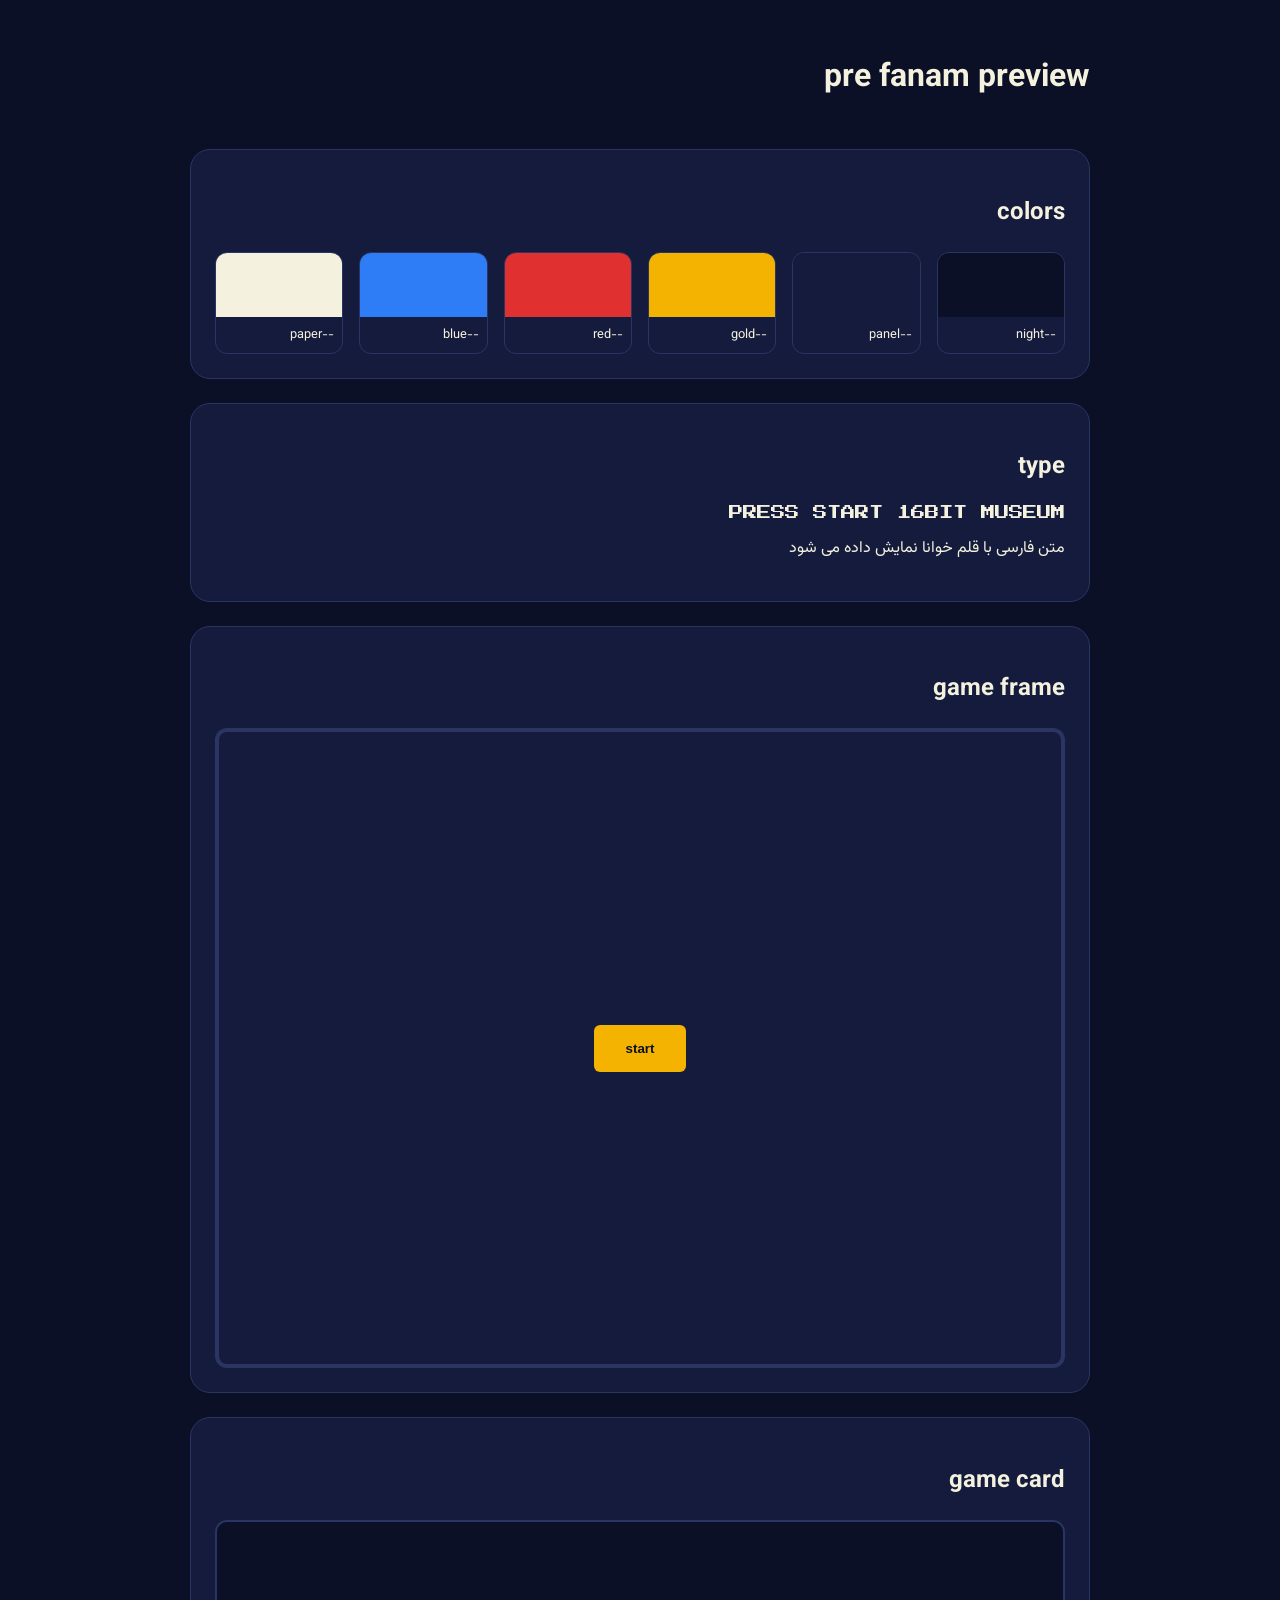
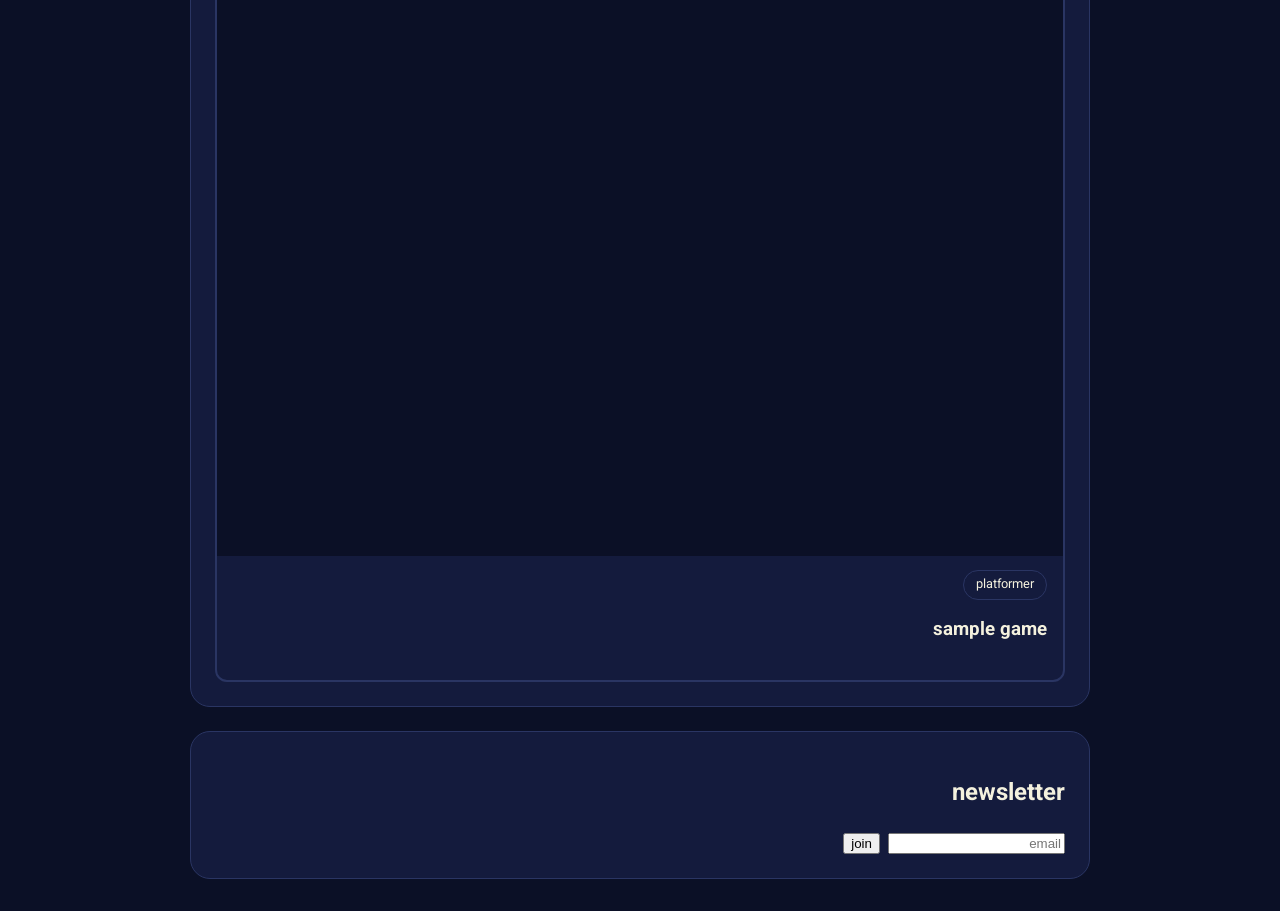
==== design/preview.html @ 2ba5e32e "feat: expand design tokens and static preview" ====
﻿<!DOCTYPE html>
<html lang="fa" dir="rtl">
<head>
<meta charset="utf-8">
<meta name="viewport" content="width=device-width, initial-scale=1">
<title>16bit museum design preview</title>
<link rel="stylesheet" href="./tokens.css">
<link rel="stylesheet" href="./components.css">
<link rel="preconnect" href="https://fonts.googleapis.com">
<link rel="stylesheet" href="https://fonts.googleapis.com/css2?family=Press+Start+2P&family=Vazirmatn:wght@400;700;800&display=swap">
<style>
body { background: var(--bg); color: var(--text); font-family: var(--font-fa); margin: 0; padding: 2rem; }
.swatches { display: grid; grid-template-columns: repeat(auto-fit, minmax(120px, 1fr)); gap: 1rem; }
.swatch { border: 1px solid var(--border); border-radius: 12px; overflow: hidden; }
.swatch i { display: block; height: 64px; }
.swatch span { display: block; padding: 0.5rem; font-size: 0.8rem; }
.display { font-family: var(--font-display); font-size: 0.9rem; }
.grid { display: grid; gap: 1.5rem; max-width: 900px; margin-inline: auto; }
section { background: var(--surface); border: 1px solid var(--border); border-radius: 20px; padding: 1.5rem; }
</style>
</head>
<body>
<main class="grid">
<h1>pre fanam preview</h1>
<section>
<h2>colors</h2>
<div class="swatches">
<div class="swatch"><i style="background:#0B1026"></i><span>--night</span></div>
<div class="swatch"><i style="background:#141B3D"></i><span>--panel</span></div>
<div class="swatch"><i style="background:#F5B301"></i><span>--gold</span></div>
<div class="swatch"><i style="background:#E03030"></i><span>--red</span></div>
<div class="swatch"><i style="background:#2E7CF6"></i><span>--blue</span></div>
<div class="swatch"><i style="background:#F4F1DE"></i><span>--paper</span></div>
</div>
</section>
<section>
<h2>type</h2>
<p class="display">PRESS START 16BIT MUSEUM</p>
<p>متن فارسی با قلم خوانا نمایش داده می شود</p>
</section>
<section>
<h2>game frame</h2>
<div class="game-frame"><button class="game-frame__start" type="button">start</button></div>
</section>
<section>
<h2>game card</h2>
<article class="game-card">
<div class="game-card__cover"></div>
<div style="padding:1rem">
<span class="tag-chip">platformer</span>
<h3>sample game</h3>
</div>
</article>
</section>
<section>
<h2>newsletter</h2>
<form class="newsletter-form"><input type="email" placeholder="email"><button type="submit">join</button></form>
</section>
</main>
</body>
</html>
---- design/tokens.css ----
﻿:root {
  --night: #0B1026;
  --panel: #141B3D;
  --gold: #F5B301;
  --red: #E03030;
  --blue: #2E7CF6;
  --paper: #F4F1DE;

  --bg: var(--night);
  --surface: var(--panel);
  --text: var(--paper);
  --muted: #9AA3C7;
  --accent: var(--gold);
  --danger: var(--red);
  --info: var(--blue);
  --border: #2A3563;

  --font-fa: "Vazirmatn", system-ui, sans-serif;
  --font-display: "Press Start 2P", monospace;

  --space-1: 0.25rem;
  --space-2: 0.5rem;
  --space-3: 0.75rem;
  --space-4: 1rem;
  --space-6: 1.5rem;
  --space-8: 2rem;

  --radius-sm: 6px;
  --radius-md: 12px;
  --radius-lg: 20px;
}
---- design/components.css ----
﻿.game-frame {
  background: var(--surface);
  border: 4px solid var(--border);
  border-radius: var(--radius-md);
  aspect-ratio: 4 / 3;
  display: grid;
  place-items: center;
}
.game-frame__start {
  background: var(--accent);
  color: #0B1026;
  font-weight: 800;
  padding: 1rem 2rem;
  border-radius: var(--radius-sm);
  border: 0;
  cursor: pointer;
}
.game-frame__start:focus-visible {
  outline: 3px solid var(--paper);
  outline-offset: 3px;
}
.game-card {
  background: var(--surface);
  border: 2px solid var(--border);
  border-radius: var(--radius-md);
  overflow: hidden;
}
.game-card__cover {
  aspect-ratio: 4 / 3;
  background: #0B1026;
  image-rendering: pixelated;
}
.tag-chip {
  border: 1px solid var(--border);
  border-radius: 999px;
  padding: 0.25rem 0.75rem;
  font-size: 0.8rem;
  color: var(--text);
}
.newsletter-form {
  display: flex;
  gap: 0.5rem;
}
.pixelated {
  image-rendering: pixelated;
}
@media (prefers-reduced-motion: reduce) {
  * {
    animation: none;
    transition: none;
    scroll-behavior: auto;
  }
}
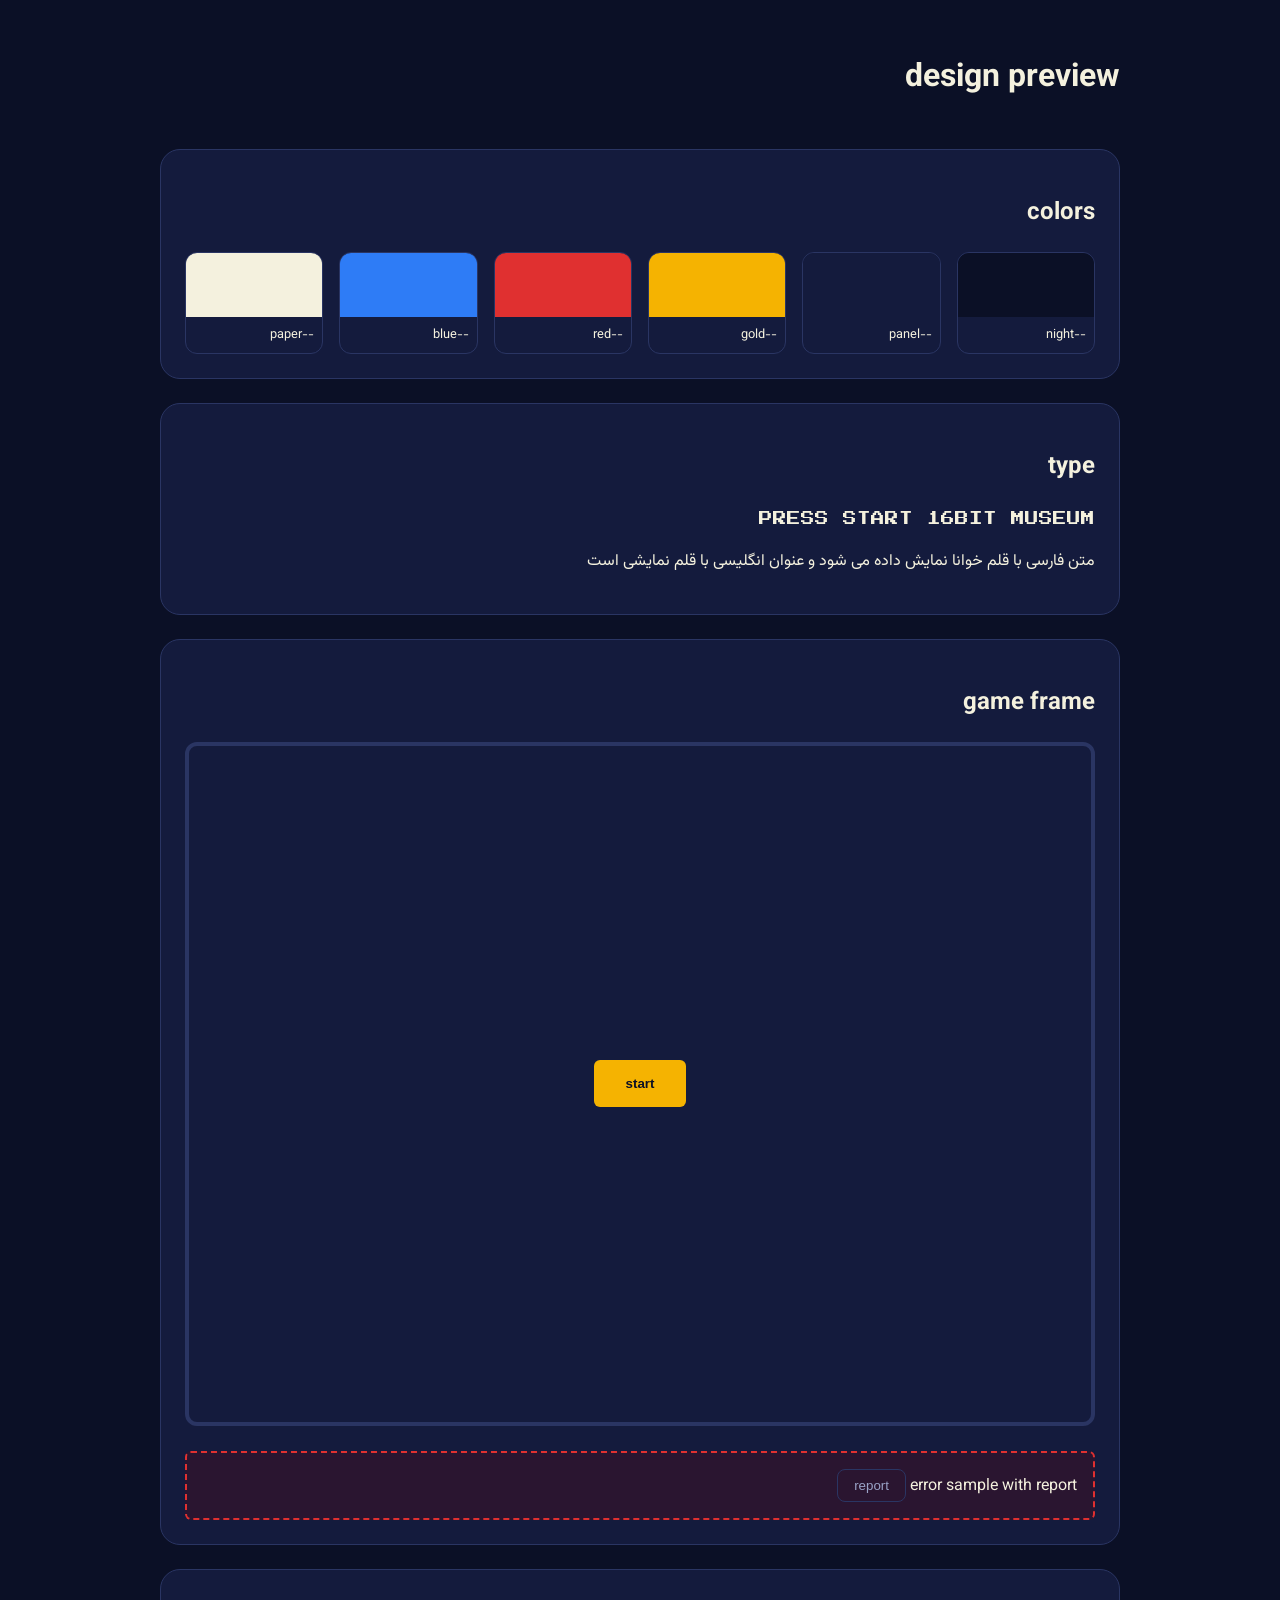
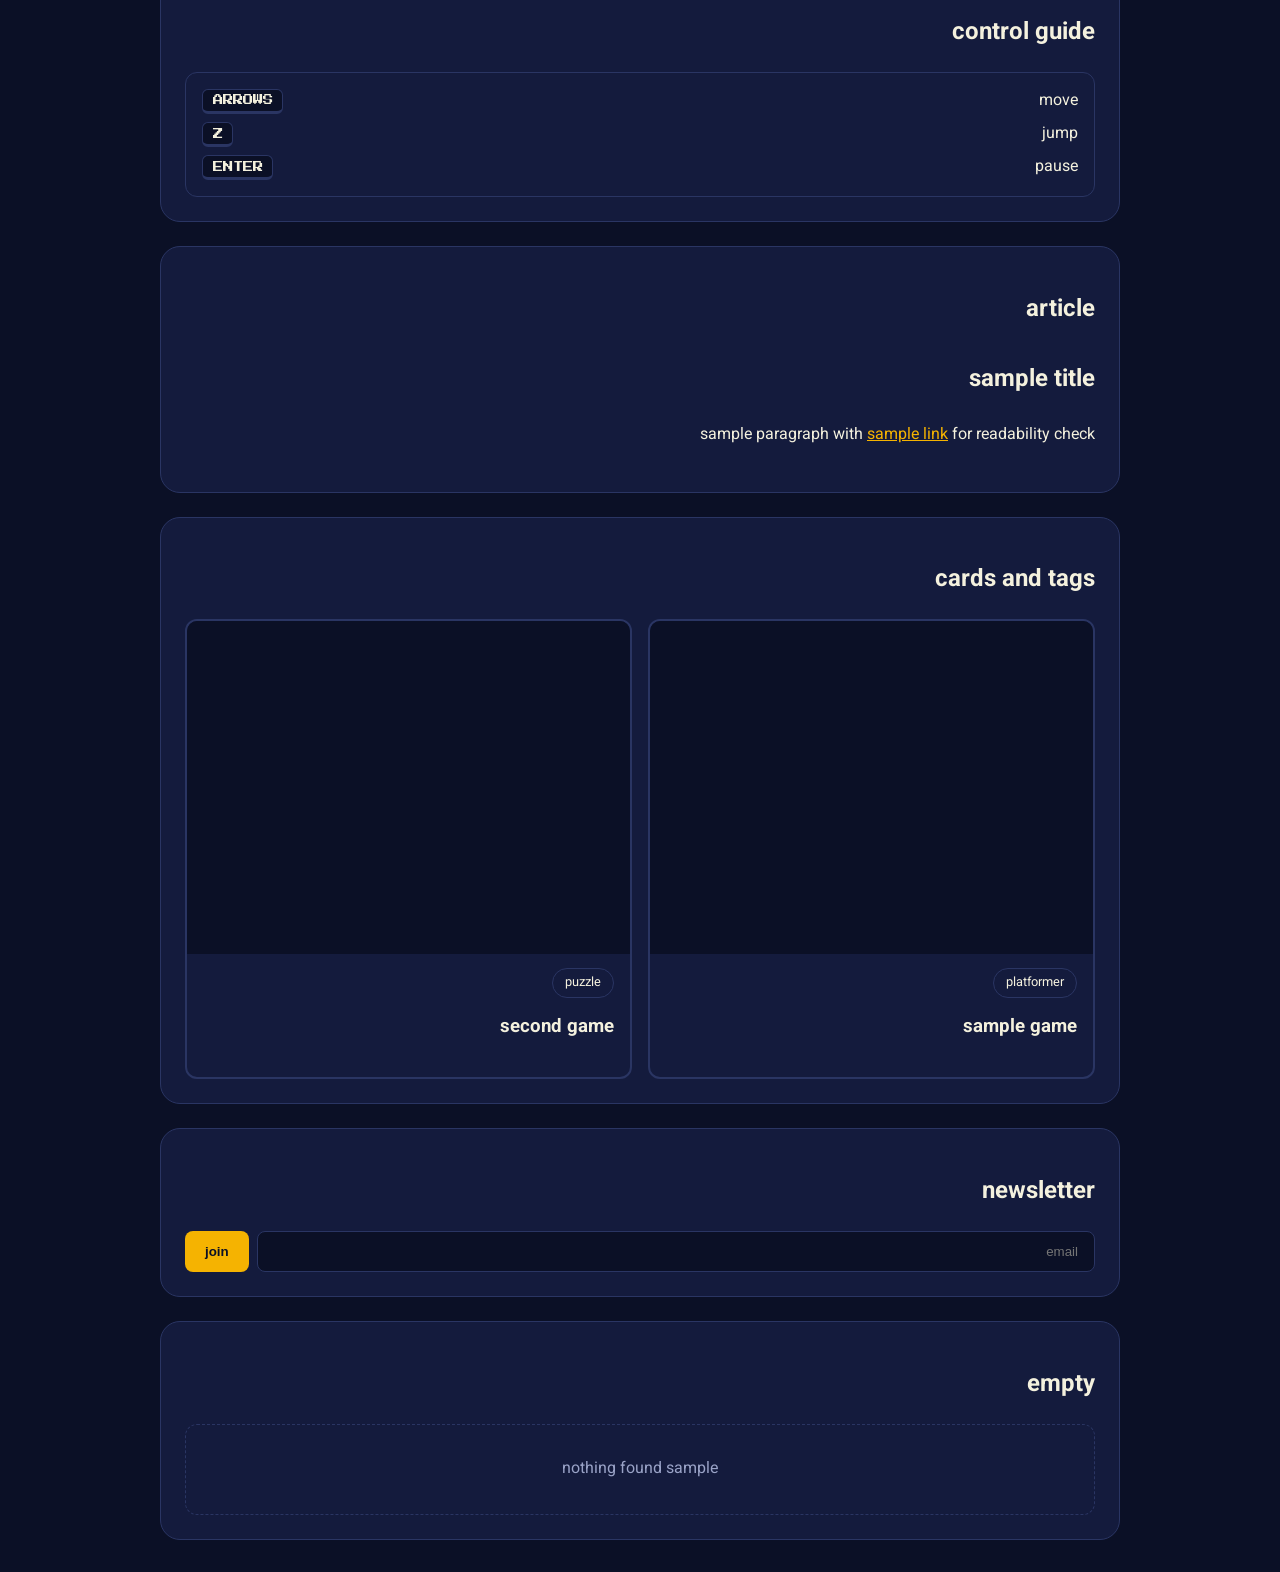
==== commit b1a51fdc: "feat: complete core component styles and preview" ====
--- a/design/preview.html
+++ b/design/preview.html
@@ -10,18 +10,19 @@
 <link rel="stylesheet" href="https://fonts.googleapis.com/css2?family=Press+Start+2P&family=Vazirmatn:wght@400;700;800&display=swap">
 <style>
 body { background: var(--bg); color: var(--text); font-family: var(--font-fa); margin: 0; padding: 2rem; }
+.grid { display: grid; gap: 1.5rem; max-width: 960px; margin-inline: auto; }
+section { background: var(--surface); border: 1px solid var(--border); border-radius: 20px; padding: 1.5rem; }
 .swatches { display: grid; grid-template-columns: repeat(auto-fit, minmax(120px, 1fr)); gap: 1rem; }
 .swatch { border: 1px solid var(--border); border-radius: 12px; overflow: hidden; }
 .swatch i { display: block; height: 64px; }
 .swatch span { display: block; padding: 0.5rem; font-size: 0.8rem; }
-.display { font-family: var(--font-display); font-size: 0.9rem; }
-.grid { display: grid; gap: 1.5rem; max-width: 900px; margin-inline: auto; }
-section { background: var(--surface); border: 1px solid var(--border); border-radius: 20px; padding: 1.5rem; }
+.display { font-family: var(--font-display); font-size: 0.85rem; line-height: 2; }
+.cards { display: grid; grid-template-columns: repeat(auto-fit, minmax(220px, 1fr)); gap: 1rem; }
 </style>
 </head>
 <body>
 <main class="grid">
-<h1>pre fanam preview</h1>
+<h1>design preview</h1>
 <section>
 <h2>colors</h2>
 <div class="swatches">
@@ -36,26 +37,45 @@
 <section>
 <h2>type</h2>
 <p class="display">PRESS START 16BIT MUSEUM</p>
-<p>متن فارسی با قلم خوانا نمایش داده می شود</p>
+<p>متن فارسی با قلم خوانا نمایش داده می شود و عنوان انگلیسی با قلم نمایشی است</p>
 </section>
 <section>
 <h2>game frame</h2>
+<p class="mobile-warning">mobile warning sample</p>
 <div class="game-frame"><button class="game-frame__start" type="button">start</button></div>
+<br>
+<div class="game-frame__error">error sample with report <button class="report-button" type="button">report</button></div>
 </section>
 <section>
-<h2>game card</h2>
-<article class="game-card">
-<div class="game-card__cover"></div>
-<div style="padding:1rem">
-<span class="tag-chip">platformer</span>
-<h3>sample game</h3>
+<h2>control guide</h2>
+<div class="control-guide">
+<div class="control-guide__row"><span>move</span><span class="key">ARROWS</span></div>
+<div class="control-guide__row"><span>jump</span><span class="key">Z</span></div>
+<div class="control-guide__row"><span>pause</span><span class="key">ENTER</span></div>
 </div>
-</article>
+</section>
+<section>
+<h2>article</h2>
+<div class="article-body">
+<h2>sample title</h2>
+<p>sample paragraph with <a href="#">sample link</a> for readability check</p>
+</div>
+</section>
+<section>
+<h2>cards and tags</h2>
+<div class="cards">
+<article class="game-card"><div class="game-card__cover"></div><div class="game-card__body"><span class="tag-chip">platformer</span><h3>sample game</h3></div></article>
+<article class="game-card"><div class="game-card__cover"></div><div class="game-card__body"><span class="tag-chip">puzzle</span><h3>second game</h3></div></article>
+</div>
 </section>
 <section>
 <h2>newsletter</h2>
 <form class="newsletter-form"><input type="email" placeholder="email"><button type="submit">join</button></form>
 </section>
+<section>
+<h2>empty</h2>
+<div class="empty-state">nothing found sample</div>
+</section>
 </main>
 </body>
 </html>
--- a/design/components.css
+++ b/design/components.css
@@ -19,6 +19,48 @@
   outline: 3px solid var(--paper);
   outline-offset: 3px;
 }
+.game-frame__error {
+  color: var(--paper);
+  background: #2A1530;
+  border: 2px dashed var(--danger);
+  border-radius: var(--radius-sm);
+  padding: 1rem;
+}
+.control-guide {
+  display: grid;
+  gap: 0.5rem;
+  background: var(--surface);
+  border: 1px solid var(--border);
+  border-radius: var(--radius-md);
+  padding: 1rem;
+}
+.control-guide__row {
+  display: flex;
+  align-items: center;
+  justify-content: space-between;
+  gap: 1rem;
+}
+.key {
+  font-family: var(--font-display);
+  font-size: 0.65rem;
+  background: var(--night);
+  border: 1px solid var(--border);
+  border-bottom-width: 3px;
+  border-radius: 6px;
+  padding: 0.35rem 0.6rem;
+  color: var(--text);
+}
+.article-body {
+  line-height: 2;
+  color: var(--text);
+}
+.article-body h2 {
+  line-height: 1.6;
+  margin-top: 2rem;
+}
+.article-body a {
+  color: var(--accent);
+}
 .game-card {
   background: var(--surface);
   border: 2px solid var(--border);
@@ -29,6 +71,9 @@
   aspect-ratio: 4 / 3;
   background: #0B1026;
   image-rendering: pixelated;
+}
+.game-card__body {
+  padding: 1rem;
 }
 .tag-chip {
   border: 1px solid var(--border);
@@ -41,8 +86,58 @@
   display: flex;
   gap: 0.5rem;
 }
+.newsletter-form input {
+  flex: 1;
+  background: var(--night);
+  border: 1px solid var(--border);
+  border-radius: 8px;
+  padding: 0.75rem 1rem;
+  color: var(--text);
+}
+.newsletter-form button {
+  background: var(--accent);
+  color: #0B1026;
+  font-weight: 800;
+  border: 0;
+  border-radius: 8px;
+  padding: 0.75rem 1.25rem;
+  cursor: pointer;
+}
+.report-button {
+  background: transparent;
+  color: var(--muted);
+  border: 1px solid var(--border);
+  border-radius: 8px;
+  padding: 0.5rem 1rem;
+  cursor: pointer;
+}
+.empty-state {
+  text-align: center;
+  border: 1px dashed var(--border);
+  border-radius: var(--radius-md);
+  padding: 2rem 1rem;
+  color: var(--muted);
+}
+.mobile-warning {
+  display: none;
+  background: #2A2305;
+  border: 1px solid var(--accent);
+  border-radius: 8px;
+  padding: 0.75rem 1rem;
+}
+@media (max-width: 640px) {
+  .mobile-warning {
+    display: block;
+  }
+}
 .pixelated {
   image-rendering: pixelated;
+}
+a:focus-visible,
+button:focus-visible,
+input:focus-visible {
+  outline: 3px solid var(--paper);
+  outline-offset: 2px;
 }
 @media (prefers-reduced-motion: reduce) {
   * {
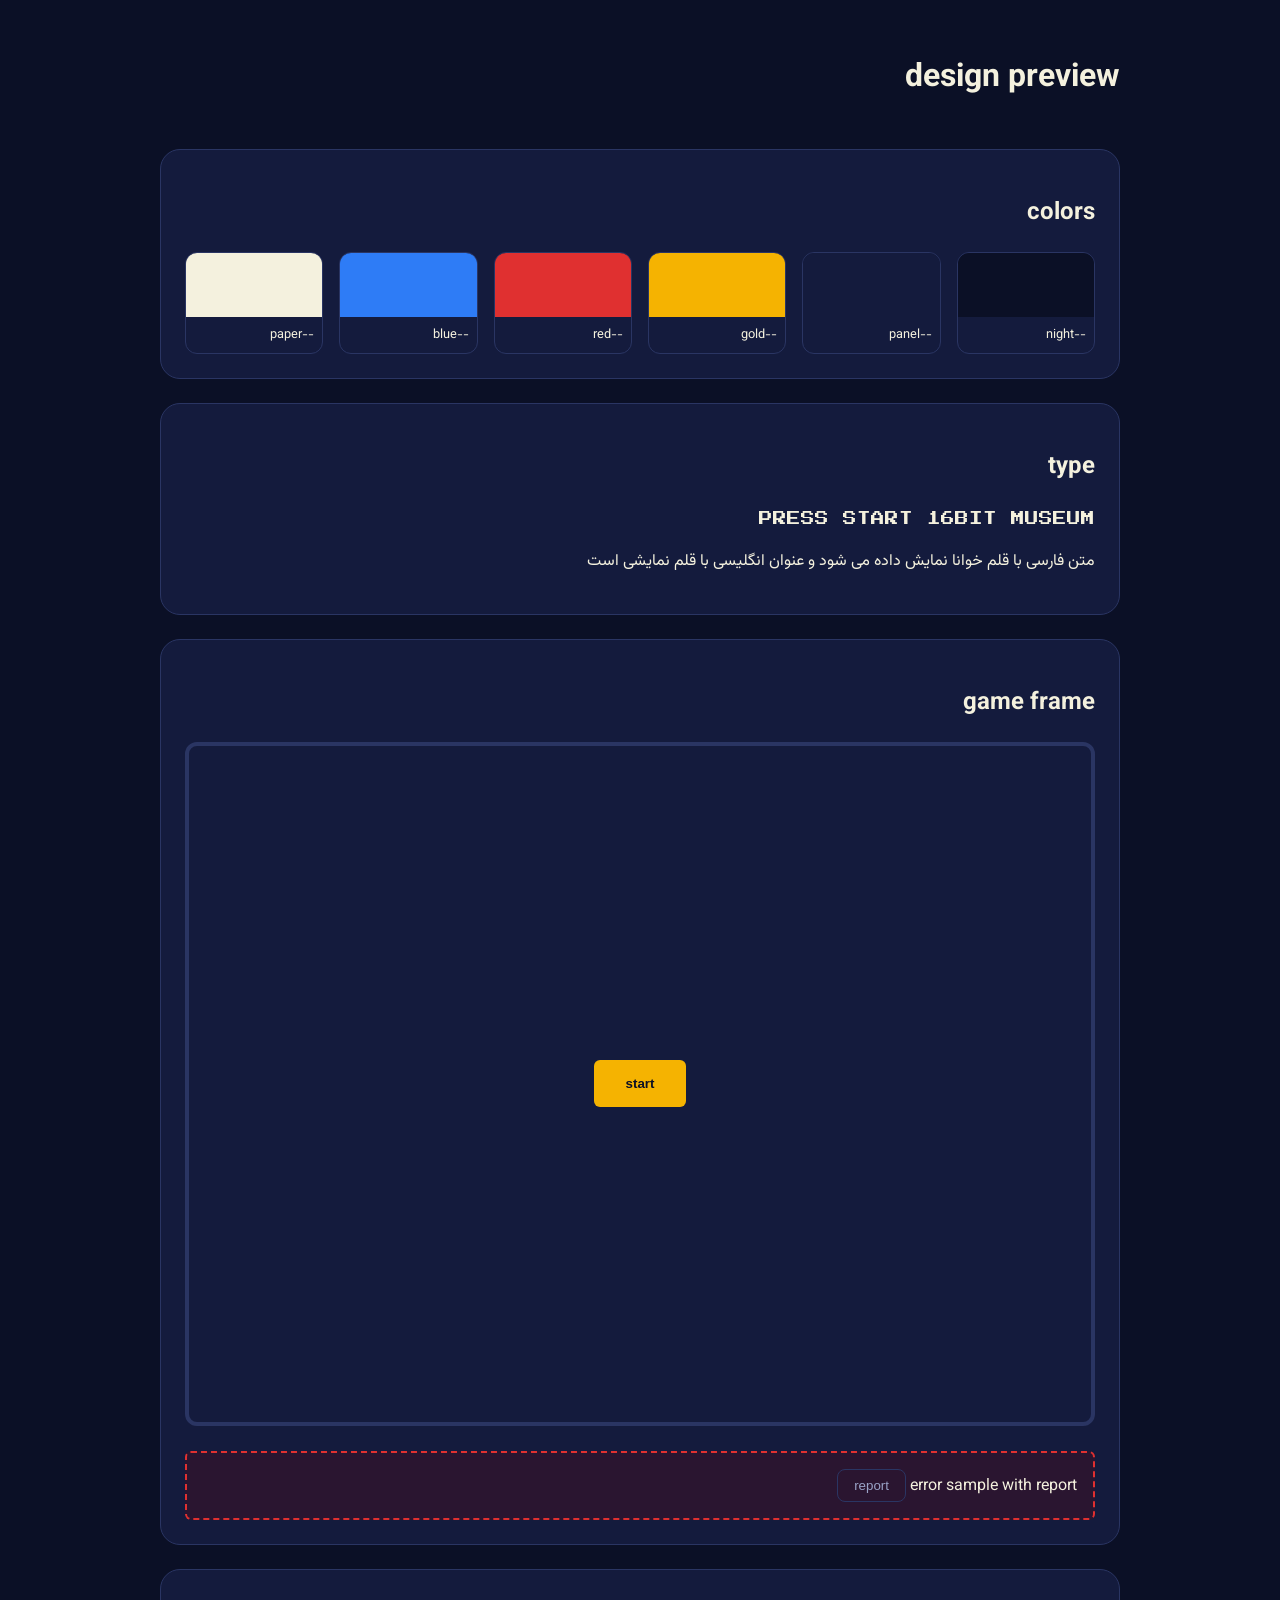
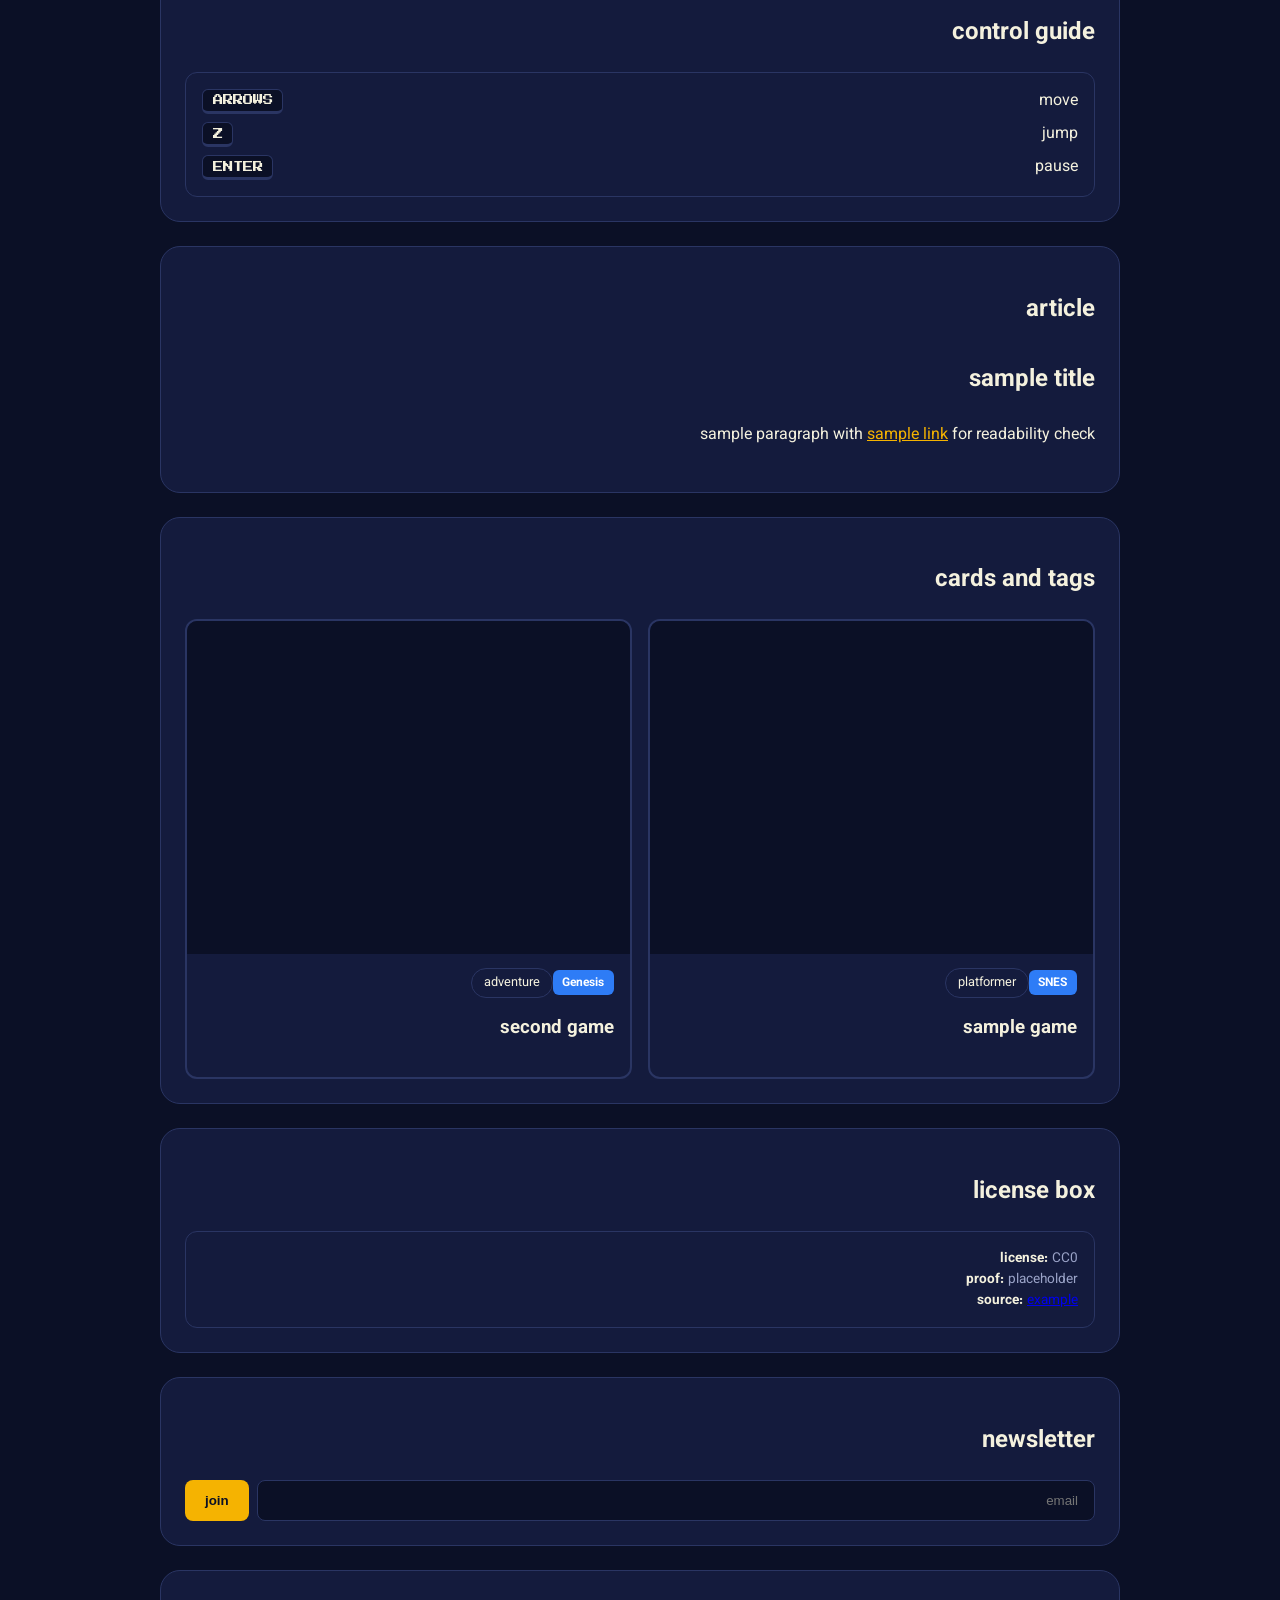
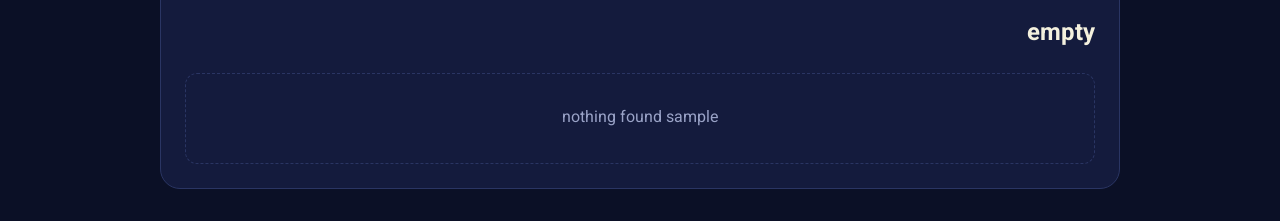
==== commit e9ef5a91: "feat: polish design preview and update local deploy docs" ====
--- a/design/preview.html
+++ b/design/preview.html
@@ -64,9 +64,13 @@
 <section>
 <h2>cards and tags</h2>
 <div class="cards">
-<article class="game-card"><div class="game-card__cover"></div><div class="game-card__body"><span class="tag-chip">platformer</span><h3>sample game</h3></div></article>
-<article class="game-card"><div class="game-card__cover"></div><div class="game-card__body"><span class="tag-chip">puzzle</span><h3>second game</h3></div></article>
+<article class="game-card"><div class="game-card__cover"></div><div class="game-card__body"><span class="console-badge">SNES</span><span class="tag-chip">platformer</span><h3>sample game</h3></div></article>
+<article class="game-card"><div class="game-card__cover"></div><div class="game-card__body"><span class="console-badge">Genesis</span><span class="tag-chip">adventure</span><h3>second game</h3></div></article>
 </div>
+</section>
+<section>
+<h2>license box</h2>
+<div class="license-box"><strong>license:</strong> CC0<br><strong>proof:</strong> placeholder<br><strong>source:</strong> <a href="#">example</a></div>
 </section>
 <section>
 <h2>newsletter</h2>
--- a/design/tokens.css
+++ b/design/tokens.css
@@ -5,7 +5,6 @@
   --red: #E03030;
   --blue: #2E7CF6;
   --paper: #F4F1DE;
-
   --bg: var(--night);
   --surface: var(--panel);
   --text: var(--paper);
@@ -14,17 +13,14 @@
   --danger: var(--red);
   --info: var(--blue);
   --border: #2A3563;
-
   --font-fa: "Vazirmatn", system-ui, sans-serif;
   --font-display: "Press Start 2P", monospace;
-
   --space-1: 0.25rem;
   --space-2: 0.5rem;
   --space-3: 0.75rem;
   --space-4: 1rem;
   --space-6: 1.5rem;
   --space-8: 2rem;
-
   --radius-sm: 6px;
   --radius-md: 12px;
   --radius-lg: 20px;
--- a/design/components.css
+++ b/design/components.css
@@ -66,6 +66,10 @@
   border: 2px solid var(--border);
   border-radius: var(--radius-md);
   overflow: hidden;
+  transition: border-color 0.2s;
+}
+.game-card:hover {
+  border-color: var(--accent);
 }
 .game-card__cover {
   aspect-ratio: 4 / 3;
@@ -125,6 +129,40 @@
   border-radius: 8px;
   padding: 0.75rem 1rem;
 }
+.console-badge {
+  display: inline-block;
+  background: var(--info);
+  color: #fff;
+  border-radius: 6px;
+  padding: 0.2rem 0.6rem;
+  font-size: 0.75rem;
+  font-weight: 700;
+}
+.emu-container {
+  width: 100%;
+  aspect-ratio: 4 / 3;
+  background: #000;
+  border: 4px solid var(--border);
+  border-radius: var(--radius-md);
+  display: grid;
+  place-items: center;
+}
+.emu-container iframe {
+  width: 100%;
+  height: 100%;
+  border: 0;
+}
+.license-box {
+  background: var(--surface);
+  border: 1px solid var(--border);
+  border-radius: var(--radius-md);
+  padding: 1rem;
+  font-size: 0.85rem;
+  color: var(--muted);
+}
+.license-box strong {
+  color: var(--text);
+}
 @media (max-width: 640px) {
   .mobile-warning {
     display: block;
